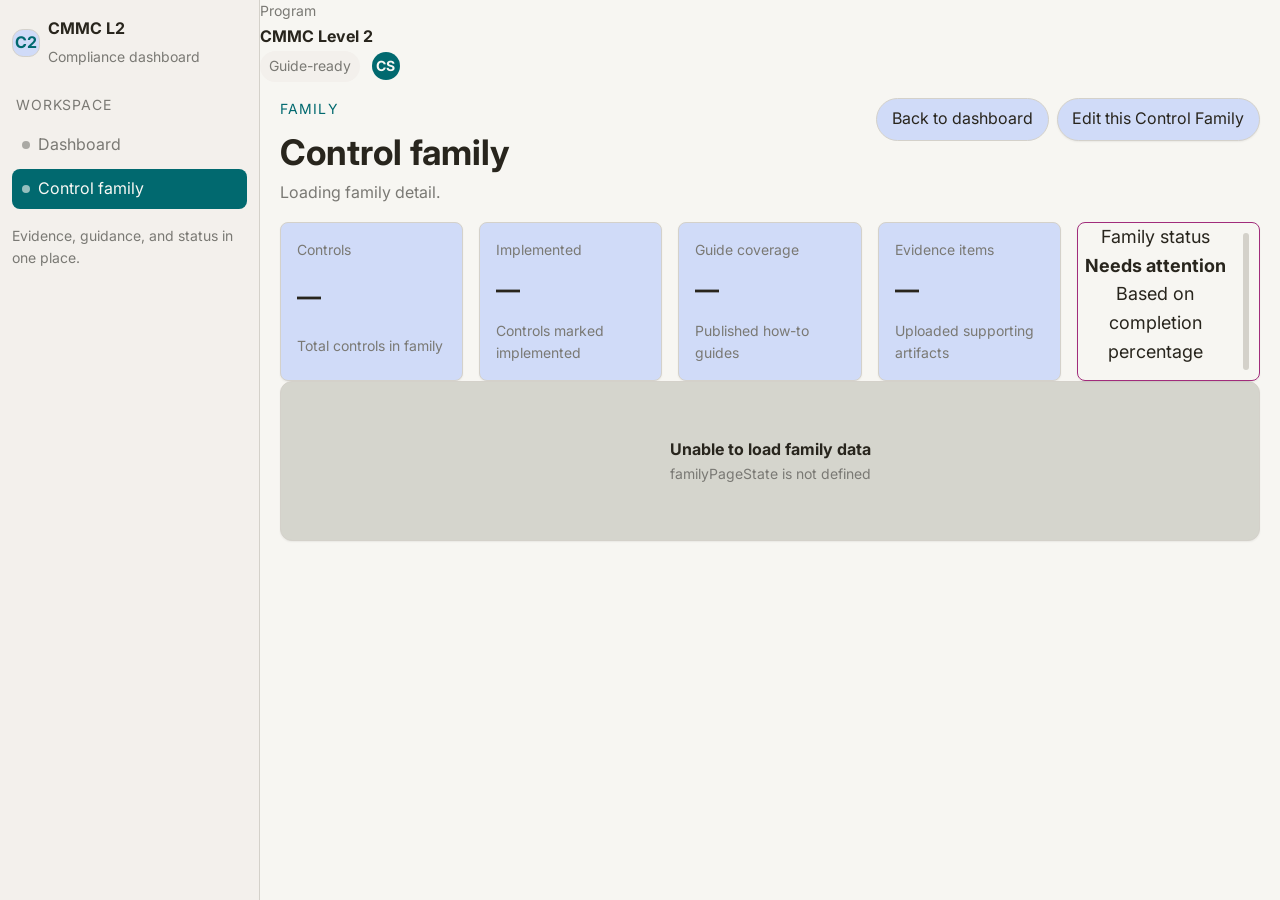
==== public/family.html @ aa57f3e4 "Add files via upload" ====
<!DOCTYPE html>
<html lang="en">
<head>
  <meta charset="UTF-8" />
  <meta name="viewport" content="width=device-width, initial-scale=1.0" />
  <title>CMMC Control Family</title>
  <link rel="preconnect" href="https://fonts.googleapis.com">
  <link rel="preconnect" href="https://fonts.gstatic.com" crossorigin>
  <link href="https://fonts.googleapis.com/css2?family=Inter:wght@400;500;600;700&display=swap" rel="stylesheet">
  <link rel="stylesheet" href="styles.css?v=20" />
  <script defer src="./app.js?v4"></script>

</head>
<body>
  <div class="shell">
    <aside class="sidebar">
      <div class="brand">
        <div class="brand-mark">C2</div>
        <div class="brand-copy">
          <strong>CMMC L2</strong>
          <span>Compliance dashboard</span>
        </div>
      </div>
      <nav class="nav-group" aria-label="Primary">
        <div class="nav-label">Workspace</div>
        <a class="nav-link" href="./dashboard.html"><span class="dot"></span>Dashboard</a>
        <a class="nav-link active" href="./family.html?family=AC"><span class="dot"></span>Control family</a>
      </nav>
      <div class="sidebar-footer">Evidence, guidance, and status in one place.</div>
    </aside>

    <main class="main">
      <header class="topbar">
        <div class="tenant">
          <small>Program</small>
          <strong>CMMC Level 2</strong>
        </div>
        <div class="topbar-right">
          <span class="chip">Guide-ready</span>
          <div class="avatar">CS</div>
        </div>
      </header>

      <section class="content" data-family-page>
        <div class="page-header">
          <div>
            <div class="eyebrow" data-family-code>Family</div>
            <h1 class="page-title" data-family-title>Control family</h1>
            <p class="page-subtitle" data-family-summary>Loading family detail.</p>
          </div>
          <div class="page-actions">
            <a class="btn btn-outline" href="./dashboard.html">Back to dashboard</a>
              <button
                class="btn btn-outline"
                type="button"
                id="editFamilyToggle"
                aria-expanded="false"
                aria-controls="familyEditPanel">Edit this Control Family
              </button>
          </div>
        </div>
        
<section
  id="familyEditPanel"
  class="panel family-edit-panel"
  hidden
  aria-labelledby="familyEditTitle">
  <div class="panel-head">
    <div>
      <div class="eyebrow">Edit mode</div>
      <h3 class="panel-title" id="familyEditTitle">Update control status and evidence</h3>
    </div>
  </div>

  <form id="familyEditForm" class="family-edit-form">
    <label class="form-field">
      <span class="form-label">Select control</span>
      <select id="editControlSelect" name="controlId" required>
        <option value="">Choose a control</option>
      </select>
    </label>

    <label class="form-field">
      <span class="form-label">Status</span>
      <select id="editStatusSelect" name="status" required>
        <option value="">Choose a status</option>
        <option value="not_started">Not Started</option>
        <option value="in_progress">In Progress</option>
        <option value="implemented">Implemented</option>
        <option value="blocked">Blocked</option>
      </select>
    </label>

    <label class="form-field">
      <span class="form-label">Upload guide</span>
      <input id="editGuideFile" name="guideFile" type="file" accept=".pdf,.doc,.docx,.md,.txt" />
    </label>

    <label class="form-field">
      <span class="form-label">Upload evidence</span>
      <input id="editEvidenceFile" name="evidenceFile" type="file" multiple />
    </label>

    <label class="form-field form-field-wide">
      <span class="form-label">Implementation notes</span>
      <textarea id="editImplementationNotes" name="implementationNotes" rows="4"></textarea>
    </label>

    <div class="form-actions">
      <button class="btn btn-primary" type="submit">Save changes</button>
      <button class="btn btn-outline" type="button" id="cancelFamilyEdit">Cancel</button>
    </div>
  </form>
</section>










        <section class="kpis" data-family-kpis>
          <article class="kpi">
            <label>Controls</label>
            <strong data-kpi-controls>—</strong>
            <span>Total controls in family</span>
          </article>
          <article class="kpi">
            <label>Implemented</label>
            <strong data-kpi-implemented>—</strong>
            <span>Controls marked implemented</span>
          </article>
          <article class="kpi">
            <label>Guide coverage</label>
            <strong data-kpi-guides>—</strong>
            <span>Published how-to guides</span>
          </article>
          <article class="kpi">
            <label>Evidence items</label>
            <strong data-kpi-artifacts>—</strong>
            <span>Uploaded supporting artifacts</span>
          </article>
          <article class="metric-card metric-card-status" id="familyStatusCard" data-status="red">
            <span class="metric-label">Family status</span>
            <strong id="familyStatusLabel">Needs attention</strong>
            <span class="metric-note">Based on completion percentage</span>
          </article>
        </section>

        <div class="stack" data-controls-container>
          <article class="panel empty-state-panel">
            <div class="panel-head">
              <div>
                <h2 class="panel-title">Loading controls</h2>
                <p class="panel-sub">The family detail page is waiting for API data.</p>
              </div>
            </div>
          </article>
        </div>
      </section>
    </main>
  </div>

  <template id="control-card-template">
    <article class="panel control-card">
      <div class="control-topline">
        <div>
          <div class="control-id" data-control-id></div>
          <h2 class="control-title" data-control-title></h2>
        </div>
        <div class="control-badges">
          <span class="badge status-badge" data-control-status></span>
          <span class="badge evidence-badge" data-control-evidence>0 artifacts</span>
        </div>
      </div>

      <p class="control-description" data-control-description></p>

      <div class="control-meta-grid">
        <div class="meta-item">
          <span class="meta-label">Owner</span>
          <strong data-control-owner>Unassigned</strong>
        </div>
        <div class="meta-item">
          <span class="meta-label">Last reviewed</span>
          <strong data-control-reviewed>Not set</strong>
        </div>
        <div class="meta-item">
          <span class="meta-label">Artifacts</span>
          <strong data-control-artifact-count>0</strong>
        </div>
        <div class="meta-item">
          <span class="meta-label">Guide status</span>
          <strong data-guide-state>None</strong>
        </div>
      </div>

      <div class="guide-layout">
        <section class="guide-card">
          <div class="section-heading-row">
            <div>
              <h3 class="section-title">How To</h3>
              <p class="section-subtitle">Implementation guidance for this control.</p>
            </div>
            <span class="badge guide-status-badge" data-guide-status-badge>Not published</span>
          </div>

          <div class="guide-empty" data-guide-empty>
            <p>No guide content has been published for this control yet.</p>
          </div>

          <div class="guide-content" data-guide-content hidden>
            <div class="guide-header">
              <h4 class="guide-title" data-guide-title></h4>
              <div class="guide-version" data-guide-version></div>
            </div>
            <p class="guide-summary" data-guide-summary></p>
            <div class="guide-body prose" data-guide-body></div>
          </div>
        </section>

        <aside class="guide-utility-card">
          <div class="section-heading-row compact">
            <div>
              <h3 class="section-title">Guide PDF</h3>
              <p class="section-subtitle">Downloadable companion file.</p>
            </div>
          </div>

          <div class="file-row" data-guide-file-empty>
            <div>
              <strong>No PDF linked</strong>
              <span>Add a guide PDF when ready.</span>
            </div>
          </div>

          <div class="file-row" data-guide-file hidden>
            <div class="file-copy">
              <strong data-guide-file-name>Guide PDF</strong>
              <span data-guide-file-meta>PDF</span>
            </div>
            <a class="btn btn-primary btn-small" data-guide-download href="#" download>Download</a>
          </div>
        </aside>
      </div>

      <section class="evidence-section">
        <div class="section-heading-row">
          <div>
            <h3 class="section-title">Supporting artifacts</h3>
            <p class="section-subtitle">Evidence attached to this control.</p>
          </div>
        </div>
        <div class="artifact-list" data-artifact-list></div>
      </section>
    </article>
  </template>
</body>
</html>
---- public/styles.css ----
/*CMMC Dashboard*/
/*Project Common Styles*/
:root {
  --font-body: 'Inter', system-ui, -apple-system, BlinkMacSystemFont, 'Segoe UI', sans-serif;
  --text-xs: clamp(0.75rem, 0.7rem + 0.25vw, 0.875rem);
  --text-sm: clamp(0.875rem, 0.8rem + 0.35vw, 1rem);
  --text-base: clamp(1rem, 0.95rem + 0.25vw, 1.125rem);
  --text-lg: clamp(1.125rem, 1rem + 0.75vw, 1.5rem);
  --text-xl: clamp(1.5rem, 1.2rem + 1.25vw, 2.25rem);
  --space-1: 0.25rem;
  --space-2: 0.5rem;
  --space-3: 0.75rem;
  --space-4: 1rem;
  --space-5: 1.25rem;
  --space-6: 1.5rem;
  --space-8: 2rem;
  --space-10: 2.5rem;
  --space-12: 3rem;
  --color-bg: #f7f6f2;
  --color-surface: #d0dbf8;
  --color-surface-red: #d0dbf8;
  --color-surface-orange: #d0dbf8;
  --color-surface-yellow: #d0dbf8;
  --color-surface-green: #d0dbf8;
  --color-surface-2: hsl(60, 8%, 82%);
  --color-surface-offset: #f3f0ec;
  --color-border: #d4d1ca;
  --color-divider: #dcd9d5;
  --color-text: #28251d;
  --color-text-muted: #7a7974;
  --color-text-faint: #bab9b4;
  --color-text-inverse: #f9f8f4;
  --color-primary: #01696f;
  --color-primary-hover: #0c4e54;
  --color-success-bg: #d4dfcc;
  --color-success-text: #2e5c10;
  --color-warning-bg: #e9e0c6;
  --color-warning-text: #8a5b00;
  --color-danger-bg: #e0ced7;
  --color-danger-text: #7d1e5e;
  --color-info-bg: #c6d8e4;
  --color-info-text: #0b5177;
  --radius-md: 0.5rem;
  --radius-lg: 0.75rem;
  --radius-xl: 1rem;
  --radius-full: 9999px;
  --shadow-sm: 0 1px 2px rgba(0, 0, 0, 0.06);
  --shadow-md: 0 8px 24px rgba(0, 0, 0, 0.08);
  --transition: 180ms cubic-bezier(0.16, 1, 0.3, 1);
  --color-success: #437a22;
  --color-yellow: #d19900;
  --color-orange: #da7101;
  --color-error: #a12c7b;

}

.family-page-actions {
  display: grid;
  gap: var(--space-3);
  justify-items: end;
}

.family-edit-panel {
  margin-top: var(--space-6);
}

.family-edit-form {
  display: grid;
  grid-template-columns: repeat(2, minmax(240px, 1fr));
  gap: var(--space-4);
}

.form-field {
  display: grid;
  gap: var(--space-2);
}

.form-field-wide {
  grid-column: 1 / -1;
}

.form-label {
  font-size: var(--text-sm);
  color: var(--color-text-muted);
}

.family-edit-form select,
.family-edit-form input[type="file"],
.family-edit-form textarea {
  width: 100%;
  padding: var(--space-3);
  border: 1px solid var(--color-border);
  border-radius: var(--radius-md);
  background-color: var(--color-surface);
  color: var(--color-text);
}

.form-actions {
  grid-column: 1 / -1;
  display: flex;
  gap: var(--space-3);
  justify-content: flex-end;
}

.metric-card-boolean[data-presence="yes"] {
  background-color: var(--color-success-highlight);
  border-color: var(--color-success);
}

.metric-card-boolean[data-presence="no"] {
  background-color: var(--color-error-highlight);
  border-color: var(--color-error);
}

.metric-card-status {
  color: var(--color-text);
  text-align: center;
  align-items: center;
  background-color: var(--color-surface);
  background-color: maroon;
}

.metric-card-status[data-status="green"] {
  background-color: var(--color-success-highlight);
  border-color: var(--color-success);
}

.metric-card-status[data-status="yellow"] {
  background-color: var(--color-yellow-highlight);
  border-color: var(--color-yellow);
}

.metric-card-status[data-status="orange"] {
  background-color: var(--color-orange-highlight);
  border-color: var(--color-orange);
}

.metric-card-status[data-status="red"] {
  background-color: var(--color-error-highlight);
  border-color: var(--color-error);
}







.metric-card {
  position: relative;
  padding-right: calc(var(--space-4) + 10px);
  background-color: var(--color-surface);
  border: 1px solid var(--color-border);
  border-radius: var(--radius-md);
  box-shadow: var(--shadow-sm);
}

.metric-card::after {
  content: "";
  position: absolute;
  top: 10px;
  right: 10px;
  bottom: 10px;
  width: 6px;
  border-radius: var(--radius-full);
  background-color: var(--metric-indicator, var(--color-border));
}

*, *::before, *::after { box-sizing: border-box; margin: 0; padding: 0; }
html { -webkit-text-size-adjust: none; text-size-adjust: none; }
body {
  min-height: 100vh;
  background: var(--color-bg);  
 
  color: var(--color-text);
  font-family: var(--font-body);
  font-size: var(--text-base);
  line-height: 1.6;
}
img, svg { display: block; max-width: 100%; }
a { color: inherit; text-decoration: none; }
button, input, select, textarea { font: inherit; color: inherit; }

button {
 border: 1px solid var(--color-border);
 background: var(--color-surface);
 border-radius: var(--radius-md);
 box-shadow: var(--shadow-sm);
 cursor: pointer; 
}

.brand-copy strong { display: block; font-size: var(--text-sm); }
.brand-copy span, .sidebar-footer { font-size: var(--text-xs); color: var(--color-text-muted); }

.nav-link:hover { background: var(--color-surface-2); color: var(--color-text); }
.nav-link.active { background: var(--color-primary); color: var(--color-text-inverse); }
.dot { width: 8px; height: 8px; border-radius: 999px; background: currentColor; opacity: 0.6; }


.tenant small { display: block; font-size: var(--text-xs); color: var(--color-text-muted); }
.tenant strong { font-size: var(--text-sm); }
.topbar-right { display: flex; align-items: center; gap: var(--space-3); }
.chip {
  font-size: var(--text-xs);
  padding: 0.25rem 0.55rem;
  border-radius: var(--radius-full);
  background: var(--color-surface-offset);
  color: var(--color-text-muted);
}
.avatar {
  width: 28px;
  height: 28px;
  border-radius: 999px;
  background: var(--color-primary);
  color: var(--color-text-inverse);
  display: grid;
  place-items: center;
  font-size: var(--text-xs);
  font-weight: 700;
}

.content { padding: var(--space-4) var(--space-5) var(--space-5); max-width: 1440px; }
.page-header {
  display: flex;
  justify-content: space-between;
  align-items: flex-start;
  gap: var(--space-4);
  margin-bottom: var(--space-4);
}
.eyebrow {
  font-size: var(--text-xs);
  color: var(--color-primary);
  text-transform: uppercase;
  letter-spacing: 0.08em;
  margin-bottom: var(--space-1);
}
.page-title { font-size: var(--text-xl); font-weight: 700; }
.page-subtitle { font-size: var(--text-sm); color: var(--color-text-muted); max-width: 68ch; }
.page-actions { display: flex; gap: var(--space-2); flex-wrap: wrap; }

.btn {
  display: inline-flex;
  align-items: center;
  justify-content: center;
  gap: 0.35rem;
  padding: 0.48rem 0.92rem;
  border-radius: var(--radius-full);
  font-size: var(--text-sm);
  border: 1px solid transparent;
  transition: all var(--transition);
}
.btn-primary { background: var(--color-primary); color: var(--color-text-inverse); }
.btn-primary:hover { background: var(--color-primary-hover); }
.btn-outline { background: var(--color-surface); border-color: var(--color-border); }
.btn-small { padding: 0.4rem 0.75rem; font-size: var(--text-xs); }

.kpis {
  display: grid;
  gap: var(--space-4);
  grid-template-columns: repeat(5, minmax(0, 1fr));
}

.kpi {
  display: grid;
  gap: var(--space-2);
  padding: var(--space-4);
  border: 1px solid var(--color-border);
  border-radius: var(--radius-md);
  background: var(--color-surface);
  box-shadow: var(--shadow-sm);
}

.kpi-boolean[data-presence="yes"] {
  background: var(--color-success-highlight);
  border-color: var(--color-success);
}

.kpi-boolean[data-presence="no"] {
  background: var(--color-error-highlight);
  border-color: var(--color-error);
}

.kpi-status[data-status="green"] {
  background: var(--color-success-highlight);
  border-color: var(--color-success);
}

.kpi-status[data-status="yellow"] {
  background: var(--color-yellow-highlight);
  border-color: var(--color-yellow);
}

.kpi-status[data-status="orange"] {
  background: var(--color-orange-highlight);
  border-color: var(--color-orange);
}

.kpi-status[data-status="red"] {
  background: var(--color-error-highlight);
  border-color: var(--color-error);
}
.kpi label { display: block; font-size: var(--text-xs); color: var(--color-text-muted); }
.kpi strong { display: block; font-size: var(--text-lg); margin-top: 0.1rem; }
.kpi span { display: block; font-size: var(--text-xs); color: var(--color-text-muted); margin-top: 0.15rem; }

.stack { display: grid; gap: var(--space-4); }
.panel {
  background: var(--color-surface-2);
  border: 1px solid var(--color-border);
  border-radius: var(--radius-lg);
  box-shadow: var(--shadow-sm);
  padding: var(--space-4);
}
.panel-head { display: flex; justify-content: space-between; align-items: center; gap: var(--space-2); margin-bottom: var(--space-3); }
.panel-title { font-size: var(--text-sm); font-weight: 700; }
.panel-sub { font-size: var(--text-xs); color: var(--color-text-muted); }
.empty-state-panel { min-height: 160px; display: grid; place-items: center; }

.control-card {
 /* display: grid; */
  gap: var(--space-2);
  padding: var(--space-4);
  background-color: var(--color-surface);
  border: 1px solid var(--color-border);
  border-radius: var(--radius-md);
  box-shadow: var(--shadow-sm);
  padding-right: 28px;
  position: relative;
  text-align: center;
}

.control-card::after {
  content: "";
  display: block;
  position: absolute;
  top: 10px;
  right: 10px;
  bottom: 10px;
  width: 6px;
  border-radius: 9999px;
  background-color: var(--status-indicator, #999);
}

.control-card[data-status="green"] {--status-indicator: var(--color-success);}
.control-card[data-status="yellow"] {--status-indicator: var(--color-yellow);}
.control-card[data-status="orange"] {--status-indicator: var(--color-orange);}
.control-card[data-status="red"] {--status-indicator: var(--color-error);}

.control-card:hover {box-shadow: var(--shadow-md); background-color: var(--color-surface-2);}

.control-topline {
  align-items: flex-start;
  display: flex;
  gap: var(--space-3);
  justify-content: space-between;

  
}

.control-title {
  font-size: var(--text-xs);
  color: var(--color-primary);
  text-transform: uppercase;
  letter-spacing: 0.06em;
  margin-bottom: 0.1rem;
}

.control-id {
 font-size: var(--text-lg); line-height: 1.25; 
 white-space: normal;
 overflow-wrap: break-word;
 word-break: normal;
}

.control-description { color: var(--color-text-muted); max-width: 85ch; }

.control-badges { display: flex; gap: var(--space-2); flex-wrap: wrap; justify-content: flex-end; }



.badge {
  display: inline-flex;
  align-items: center;
  border-radius: var(--radius-full);
  padding: 0.18rem 0.58rem;
  font-size: var(--text-xs);
  white-space: nowrap;
}

.status-implemented, .guide-published { background: var(--color-success-bg); color: var(--color-success-text); }

.status-in_progress, .guide-draft { background: var(--color-warning-bg); color: var(--color-warning-text); }

.status-not_started, .guide-archived { background: var(--color-danger-bg); color: var(--color-danger-text); }

.status-partially_met, .status-ready_for_review, .evidence-badge { background: var(--color-info-bg); color: var(--color-info-text); }

.guide-none { background: var(--color-surface-offset); color: var(--color-text-muted); }

.control-meta-grid {
  background-color: var(--color-surface);
  border: 1px solid oklch(from var(--color-text) l c h / 0.10);
  border-radius: var(--radius-md);
  box-shadow: var(--shadow-sm);
  display: grid;
  grid-template-columns: repeat(4, minmax(0, 1fr));
  gap: var(--space-3);
  padding: var(--space-4);
}

.meta-label { display: block; font-size: var(--text-xs); color: var(--color-text-muted); margin-bottom: 0.15rem; }

.meta-item strong { font-size: var(--text-sm); }

.family-grid {
  display: grid;
  grid-template-columns: repeat(4, 1fr);
  gap: var(--space-4);
  padding: 5px;
  background-color: #f5f5f5;
}

.meta-item {
  padding: var(--space-3);
  border: 1px solid var(--color-divider);
  border-radius: var(--radius-md);
  background: var(--color-surface-2);
}


.guide-layout {
  display: grid;
  grid-template-columns: minmax(0, 1.8fr) minmax(260px, 0.9fr);
  gap: var(--space-4);
}
.guide-card, .guide-utility-card {
  border: 1px solid var(--color-divider);
  border-radius: var(--radius-lg);
  background: var(--color-surface-2);
  padding: var(--space-4);
}
.section-heading-row {
  display: flex;
  justify-content: space-between;
  align-items: flex-start;
  gap: var(--space-2);
  margin-bottom: var(--space-3);
}
.section-heading-row.compact { margin-bottom: var(--space-2); }
.section-title { font-size: var(--text-sm); font-weight: 700; }
.section-subtitle { font-size: var(--text-xs); color: var(--color-text-muted); }
.guide-empty {
  border: 1px dashed var(--color-border);
  border-radius: var(--radius-md);
  background: var(--color-surface);
  padding: var(--space-3);
  color: var(--color-text-muted);
}


.prose { display: grid; gap: var(--space-2); }
.prose p { max-width: 78ch; }
.prose ul, .prose ol { padding-left: 1.25rem; }
.prose li + li { margin-top: 0.25rem; }
.prose code {
  background: var(--color-surface);
  border: 1px solid var(--color-divider);
  border-radius: 0.35rem;
  padding: 0.05rem 0.35rem;
  font-size: 0.92em;
}
.prose pre {
  overflow: auto;
  background: #1f1d19;
  color: #f7f6f2;
  border-radius: var(--radius-md);
  padding: var(--space-3);
}



@media (max-width: 1180px) {
  .kpis, .control-meta-grid { grid-template-columns: repeat(2, minmax(0, 1fr)); }

}

@media (max-width: 900px) {


@media (max-width: 620px) {
  .kpis, .control-meta-grid { grid-template-columns: 1fr; }
  .topbar { padding-inline: var(--space-3); }
}
/*********************************************************************************************/
/*********************************************************************************************/
/************************************Unused Styles********************************************/
/*********************************************************************************************/
/*********************************************************************************************/

.guide-header { display: flex; justify-content: space-between; align-items: baseline; gap: var(--space-2); margin-bottom: var(--space-2); }
.guide-title { font-size: var(--text-base); font-weight: 700; }
.guide-version { font-size: var(--text-xs); color: var(--color-text-muted); }
.guide-summary { margin-bottom: var(--space-3); color: var(--color-text-muted); }

.main { display: flex; flex-direction: column; min-width: 0; }
.topbar {
  height: 56px;
  background: var(--color-surface);
  border-bottom: 1px solid var(--color-border);
  display: flex;
  align-items: center;
  justify-content: space-between;
  padding: 0 var(--space-4);
  gap: var(--space-3);
}
  .guide-layout { grid-template-columns: 1fr; }

.artifact-copy { display: grid; gap: 0.1rem; }
.artifact-copy strong { font-size: var(--text-sm); }
.artifact-copy span { font-size: var(--text-xs); color: var(--color-text-muted); }
.artifact-empty {
  border: 1px dashed var(--color-border);
  border-radius: var(--radius-md);
  padding: var(--space-3);
  color: var(--color-text-muted);
  background: var(--color-surface-2);
}

  .shell { grid-template-columns: 1fr; }
  .sidebar { display: none; }
  .content { padding: var(--space-3); }
  .page-header, .control-topline { flex-direction: column; }
  .control-badges { justify-content: flex-start; }
}
.shell { display: grid; grid-template-columns: 260px minmax(0, 1fr); min-height: 100vh; }

.sidebar {
  background: var(--color-surface-offset);
  border-right: 1px solid var(--color-border);
  padding: var(--space-4) var(--space-3);
  display: flex;
  flex-direction: column;
  gap: var(--space-4);
}
.brand { display: flex; gap: var(--space-2); align-items: center; }

.brand-mark {
  width: 28px;
  height: 28px;
  border-radius: 0.7rem;
  background: var(--color-surface);
  border: 1px solid var(--color-border);
  display: grid;
  place-items: center;
  color: var(--color-primary);
  font-size: var(--text-sm);
  font-weight: 700;
}

.nav-group { display: flex; flex-direction: column; gap: 0.25rem; }

.nav-label {
  font-size: var(--text-xs);
  text-transform: uppercase;
  letter-spacing: 0.06em;
  color: var(--color-text-muted);
  margin: var(--space-2) var(--space-1) var(--space-1);
}

.file-row {
  display: flex;
  justify-content: space-between;
  align-items: center;
  gap: var(--space-3);
  padding: var(--space-3);
  border: 1px solid var(--color-divider);
  border-radius: var(--radius-md);
  background: var(--color-surface);
}
.file-copy { display: grid; gap: 0.1rem; }
.file-copy strong { font-size: var(--text-sm); }
.file-copy span, .file-row span { font-size: var(--text-xs); color: var(--color-text-muted); }

.evidence-section {
  border-top: 1px solid var(--color-divider);
  padding-top: var(--space-4);
}
.artifact-list { display: grid; gap: var(--space-2); }
.artifact-item {
  display: flex;
  justify-content: space-between;
  gap: var(--space-3);
  padding: var(--space-3);
  border: 1px solid var(--color-divider);
  border-radius: var(--radius-md);
  background: var(--color-surface-2);
}

.nav-link {
  display: flex;
  align-items: center;
  gap: var(--space-2);
  padding: 0.45rem 0.6rem;
  border-radius: var(--radius-md);
  font-size: var(--text-sm);
  color: var(--color-text-muted);
  transition: all var(--transition);
}
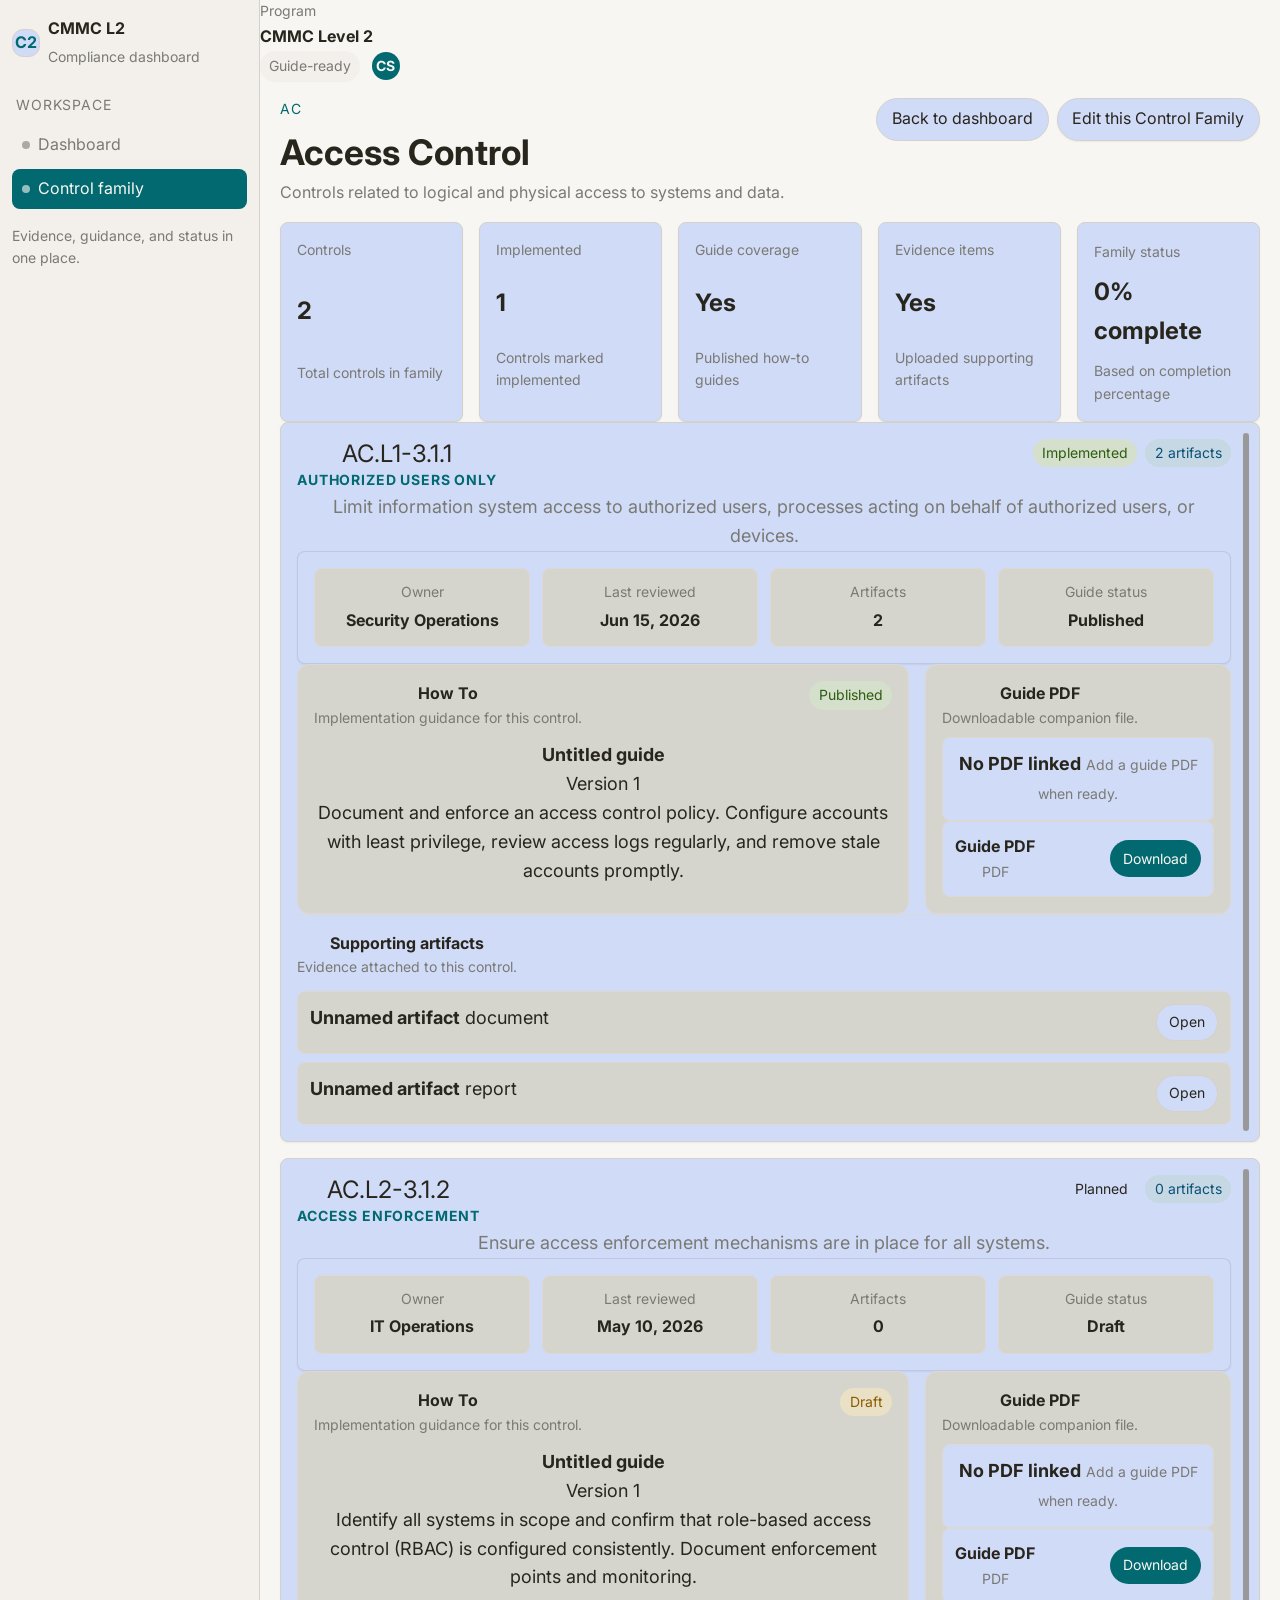
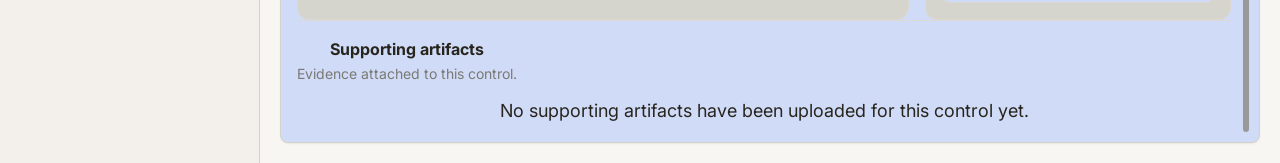
==== commit db638037: "Add files via upload" ====
--- a/public/family.html
+++ b/public/family.html
@@ -7,7 +7,7 @@
   <link rel="preconnect" href="https://fonts.googleapis.com">
   <link rel="preconnect" href="https://fonts.gstatic.com" crossorigin>
   <link href="https://fonts.googleapis.com/css2?family=Inter:wght@400;500;600;700&display=swap" rel="stylesheet">
-  <link rel="stylesheet" href="styles.css?v=20" />
+  <link rel="stylesheet" href="styles.css?v=21" />
   <script defer src="./app.js?v4"></script>
 
 </head>
@@ -143,7 +143,7 @@
             <strong data-kpi-artifacts>—</strong>
             <span>Uploaded supporting artifacts</span>
           </article>
-          <article class="metric-card metric-card-status" id="familyStatusCard" data-status="red">
+          <article class="kpi" id="familyStatusCard" data-status="red">
             <span class="metric-label">Family status</span>
             <strong id="familyStatusLabel">Needs attention</strong>
             <span class="metric-note">Based on completion percentage</span>
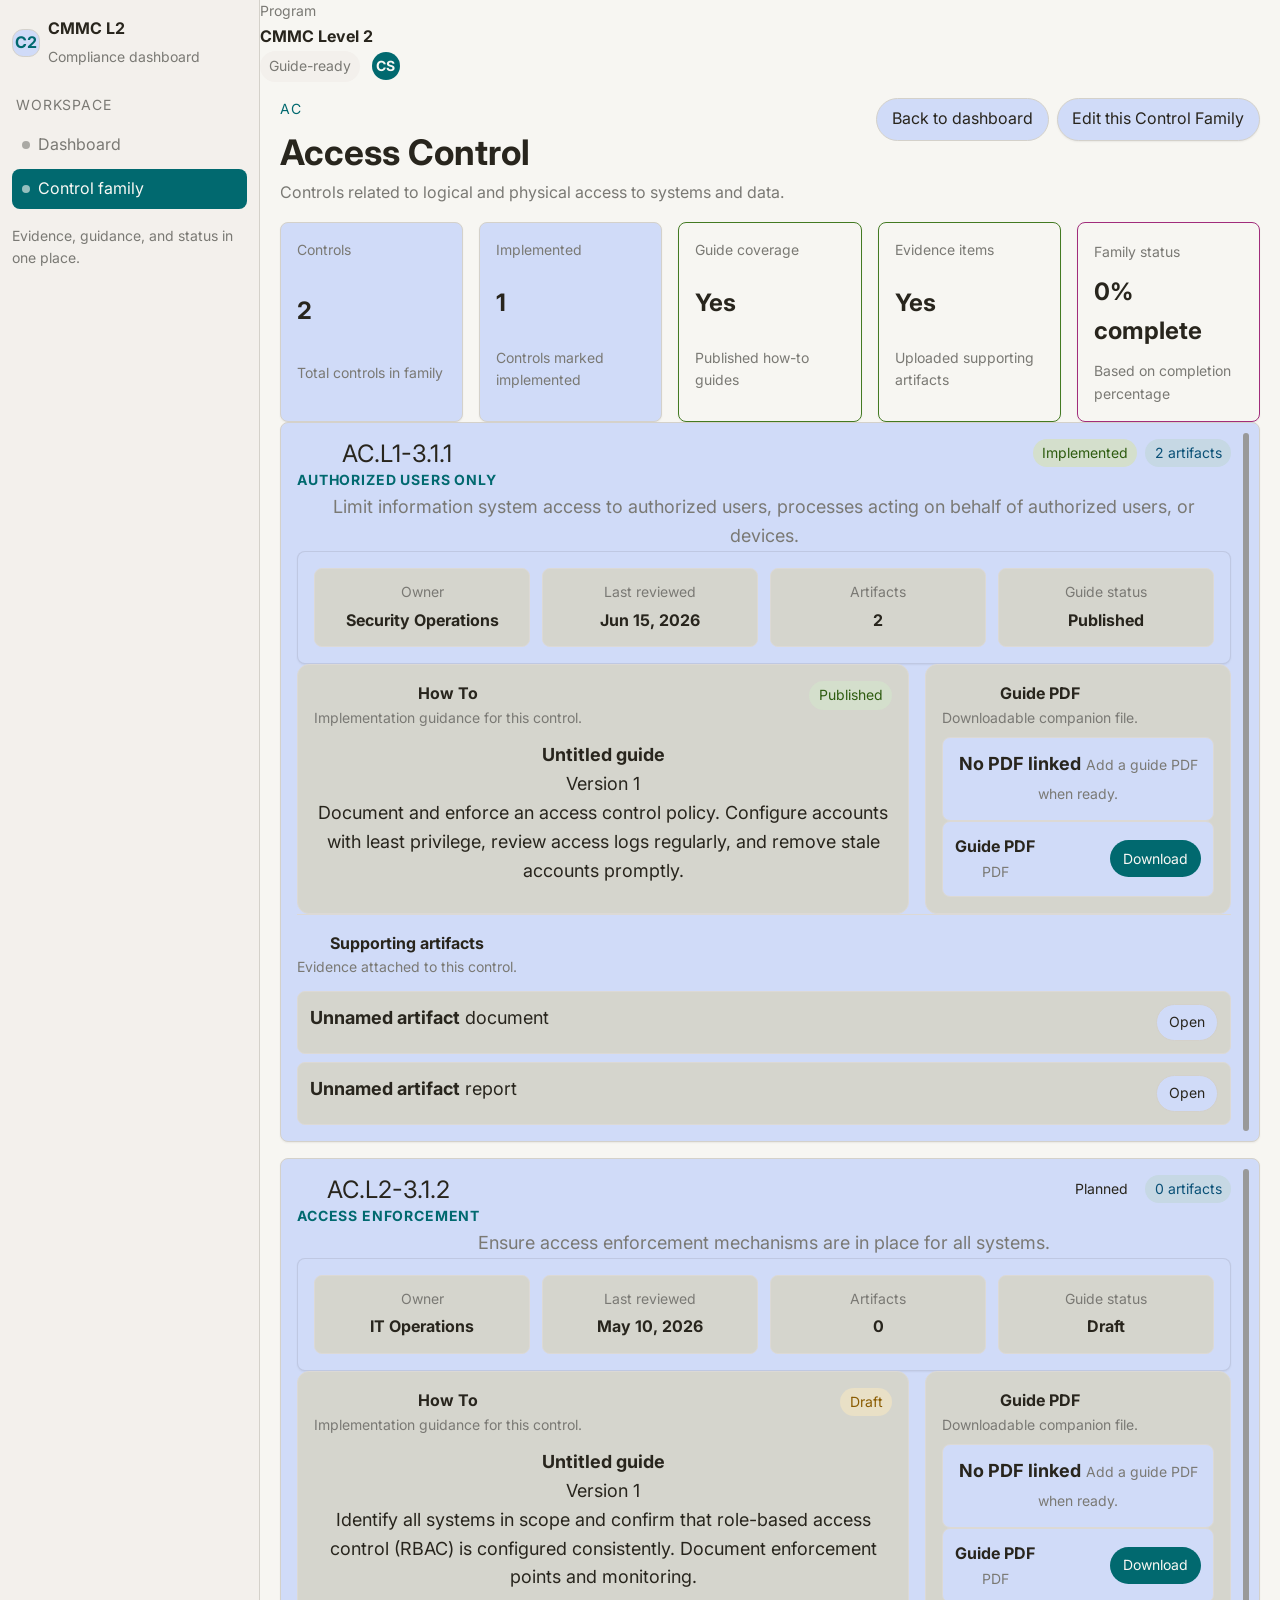
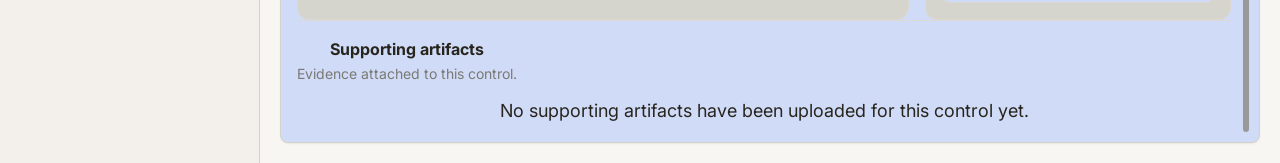
==== commit bfeef2de: "Add files via upload" ====
--- a/public/family.html
+++ b/public/family.html
@@ -7,8 +7,8 @@
   <link rel="preconnect" href="https://fonts.googleapis.com">
   <link rel="preconnect" href="https://fonts.gstatic.com" crossorigin>
   <link href="https://fonts.googleapis.com/css2?family=Inter:wght@400;500;600;700&display=swap" rel="stylesheet">
-  <link rel="stylesheet" href="styles.css?v=21" />
-  <script defer src="./app.js?v4"></script>
+  <link rel="stylesheet" href="styles.css?v=22" />
+  <script defer src="./app.js?v5"></script>
 
 </head>
 <body>
@@ -128,22 +128,22 @@
             <strong data-kpi-controls>—</strong>
             <span>Total controls in family</span>
           </article>
-          <article class="kpi">
+          <article class="kpi kpi-status">
             <label>Implemented</label>
             <strong data-kpi-implemented>—</strong>
             <span>Controls marked implemented</span>
           </article>
-          <article class="kpi">
+          <article class="kpi kpi-boolean" data-kpi-guides-card data-presence="no">
             <label>Guide coverage</label>
             <strong data-kpi-guides>—</strong>
             <span>Published how-to guides</span>
           </article>
-          <article class="kpi">
+          <article class="kpi kpi-boolean" data-kpi-evidence-card data-presence="no">
             <label>Evidence items</label>
             <strong data-kpi-artifacts>—</strong>
             <span>Uploaded supporting artifacts</span>
           </article>
-          <article class="kpi" id="familyStatusCard" data-status="red">
+          <article class="kpi kpi-status" id="familyStatusCard" data-status="red">
             <span class="metric-label">Family status</span>
             <strong id="familyStatusLabel">Needs attention</strong>
             <span class="metric-note">Based on completion percentage</span>
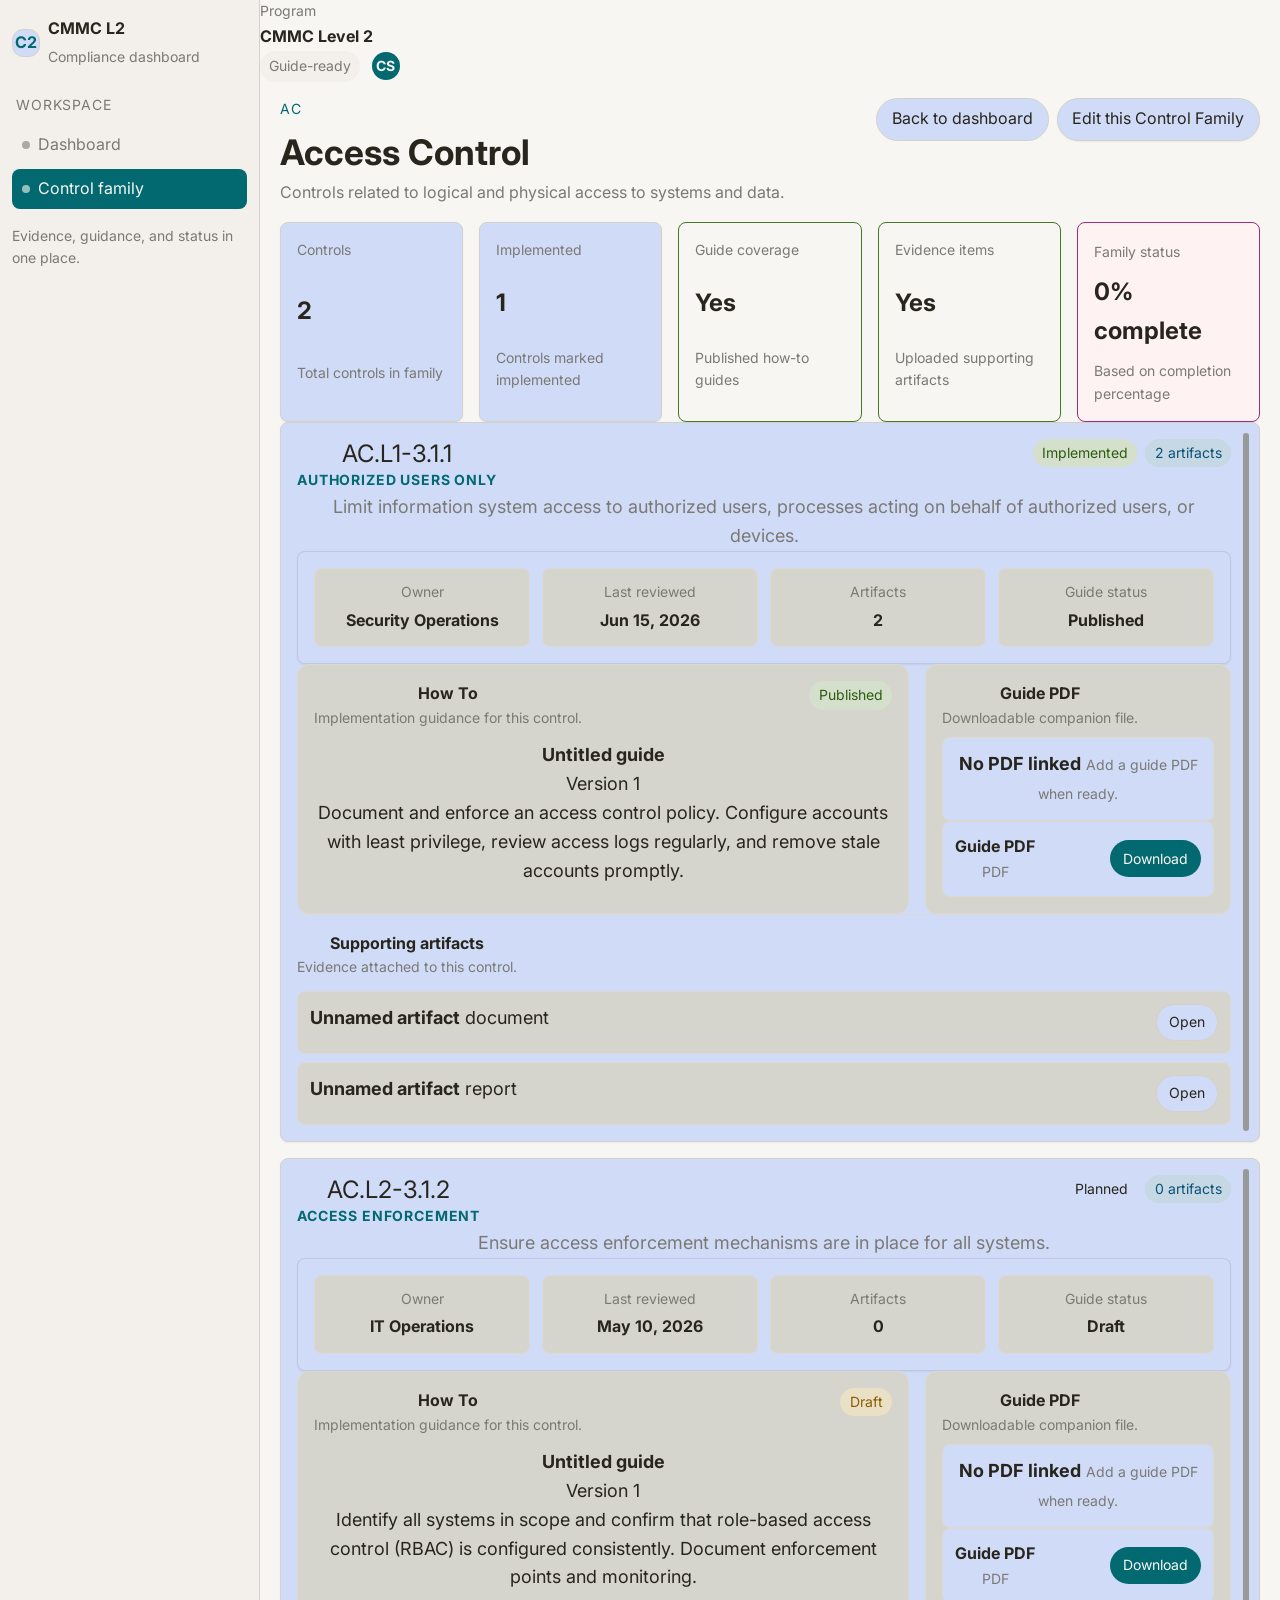
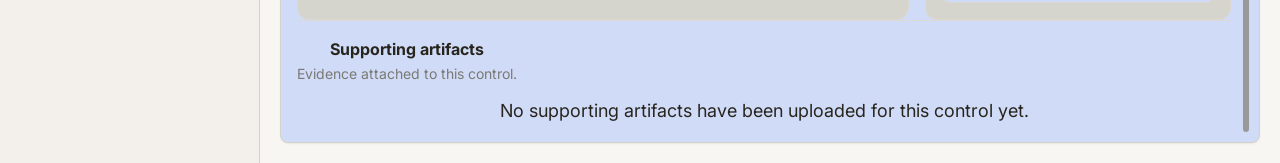
==== commit e5639981: "Add files via upload" ====
--- a/public/family.html
+++ b/public/family.html
@@ -7,7 +7,7 @@
   <link rel="preconnect" href="https://fonts.googleapis.com">
   <link rel="preconnect" href="https://fonts.gstatic.com" crossorigin>
   <link href="https://fonts.googleapis.com/css2?family=Inter:wght@400;500;600;700&display=swap" rel="stylesheet">
-  <link rel="stylesheet" href="styles.css?v=22" />
+  <link rel="stylesheet" href="styles.css?v=23" />
   <script defer src="./app.js?v5"></script>
 
 </head>
--- a/public/styles.css
+++ b/public/styles.css
@@ -51,6 +51,7 @@
   --color-yellow: #d19900;
   --color-orange: #da7101;
   --color-error: #a12c7b;
+   --color-error-highlight: #fef3f2;
 
 }
 
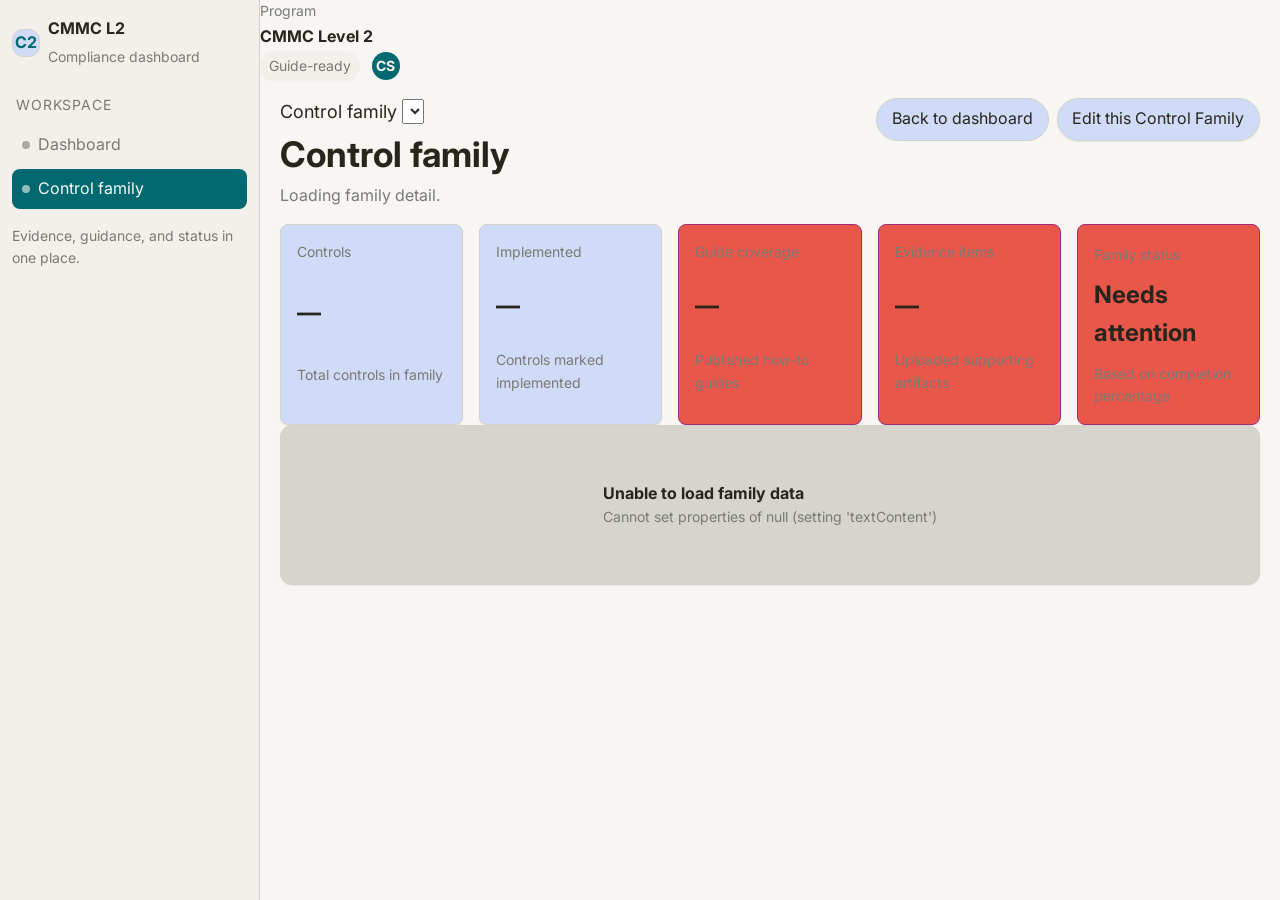
==== commit 3f3c53cf: "Add files via upload" ====
--- a/public/family.html
+++ b/public/family.html
@@ -44,7 +44,9 @@
       <section class="content" data-family-page>
         <div class="page-header">
           <div>
-            <div class="eyebrow" data-family-code>Family</div>
+            <!--<div class="eyebrow" data-family-code>Family</div>-->
+            <label class="sr-only" for="familySwitcher">Control family</label>
+            <select id="familySwitcher" class="family-switcher"></select>
             <h1 class="page-title" data-family-title>Control family</h1>
             <p class="page-subtitle" data-family-summary>Loading family detail.</p>
           </div>
--- a/public/styles.css
+++ b/public/styles.css
@@ -51,7 +51,7 @@
   --color-yellow: #d19900;
   --color-orange: #da7101;
   --color-error: #a12c7b;
-   --color-error-highlight: #fef3f2;
+   --color-error-highlight: #e9574a;
 
 }
 
@@ -63,6 +63,9 @@
 
 .family-edit-panel {
   margin-top: var(--space-6);
+  border: 4px solid red;
+  background: yellow;
+  min-height: 300px;
 }
 
 .family-edit-form {
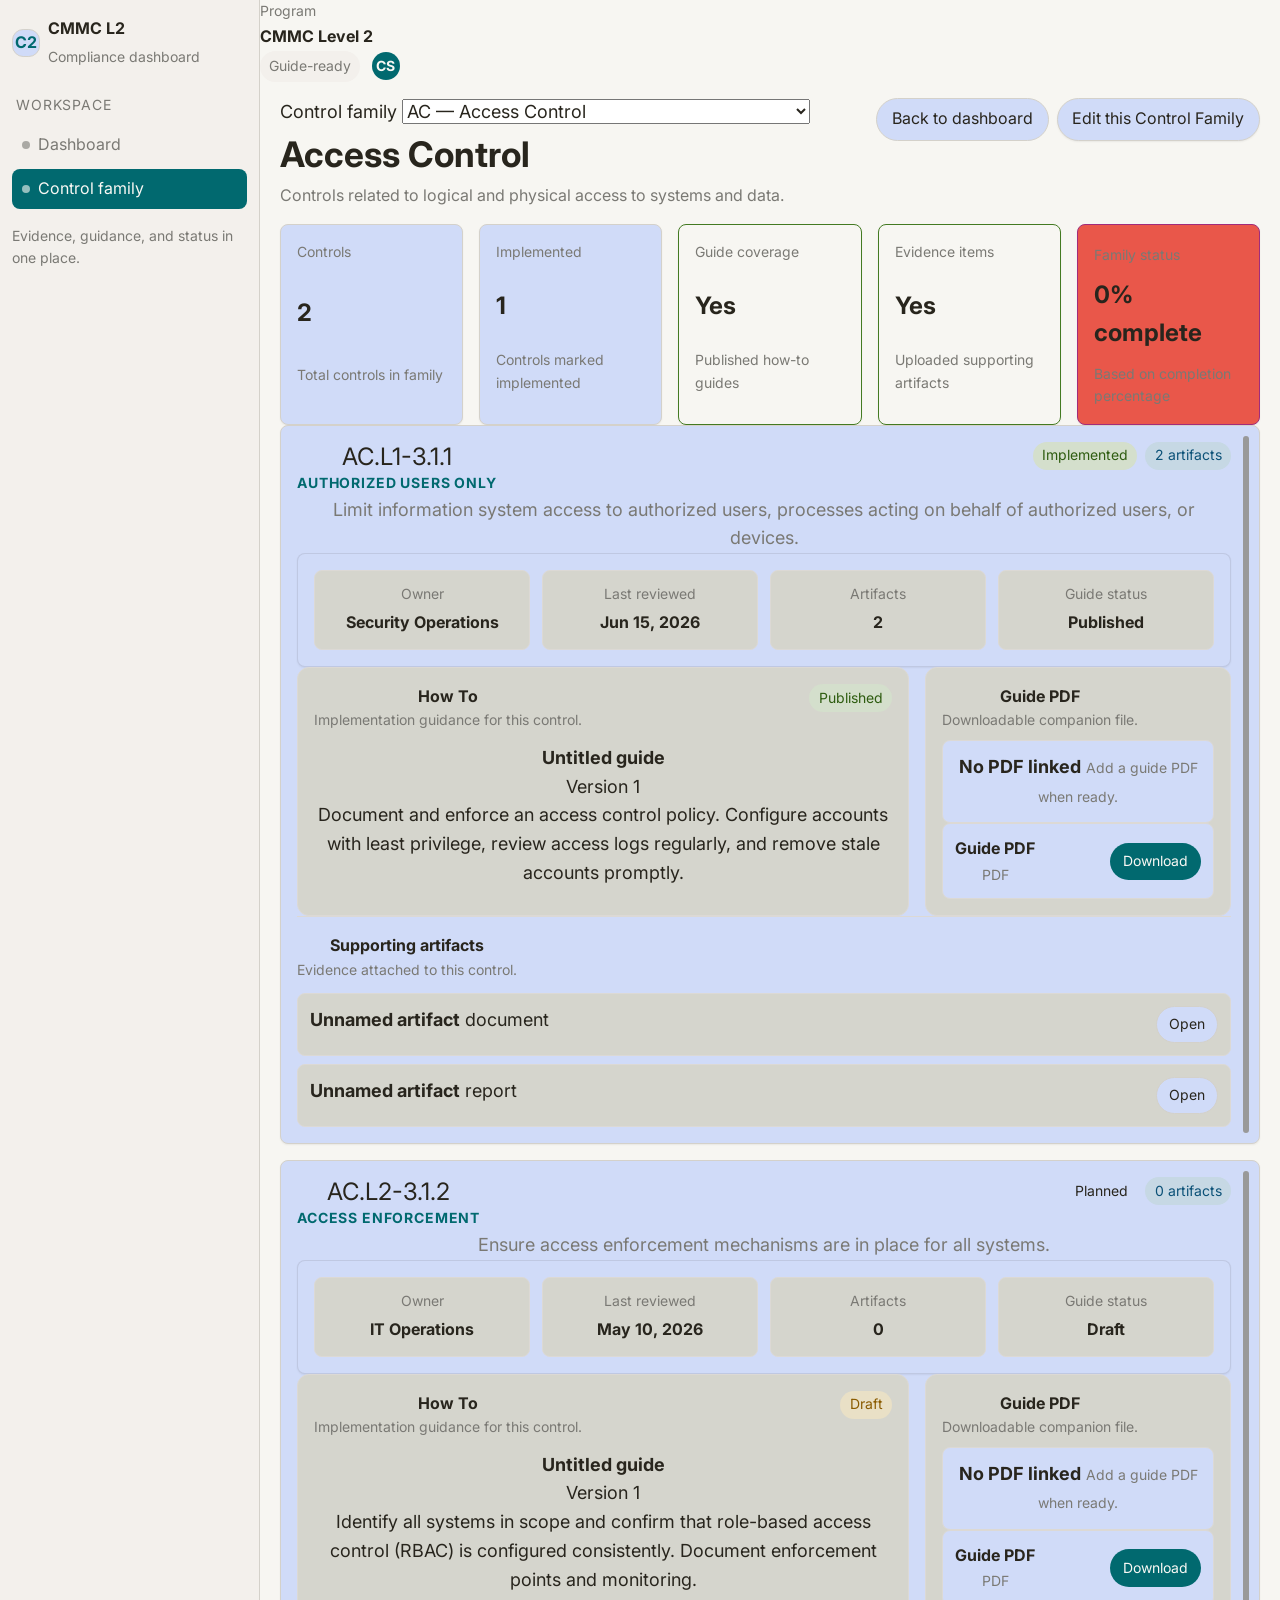
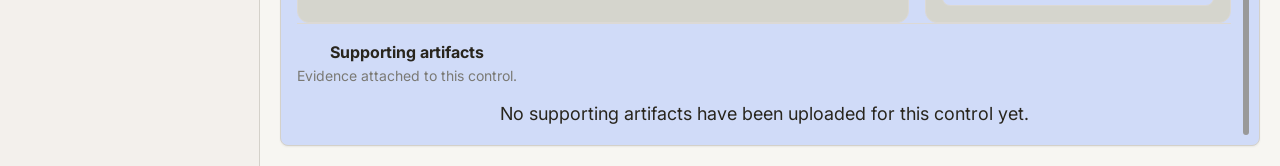
==== commit 27f699e8: "Add files via upload" ====
--- a/public/family.html
+++ b/public/family.html
@@ -116,14 +116,6 @@
 </section>
 
 
-
-
-
-
-
-
-
-
         <section class="kpis" data-family-kpis>
           <article class="kpi">
             <label>Controls</label>
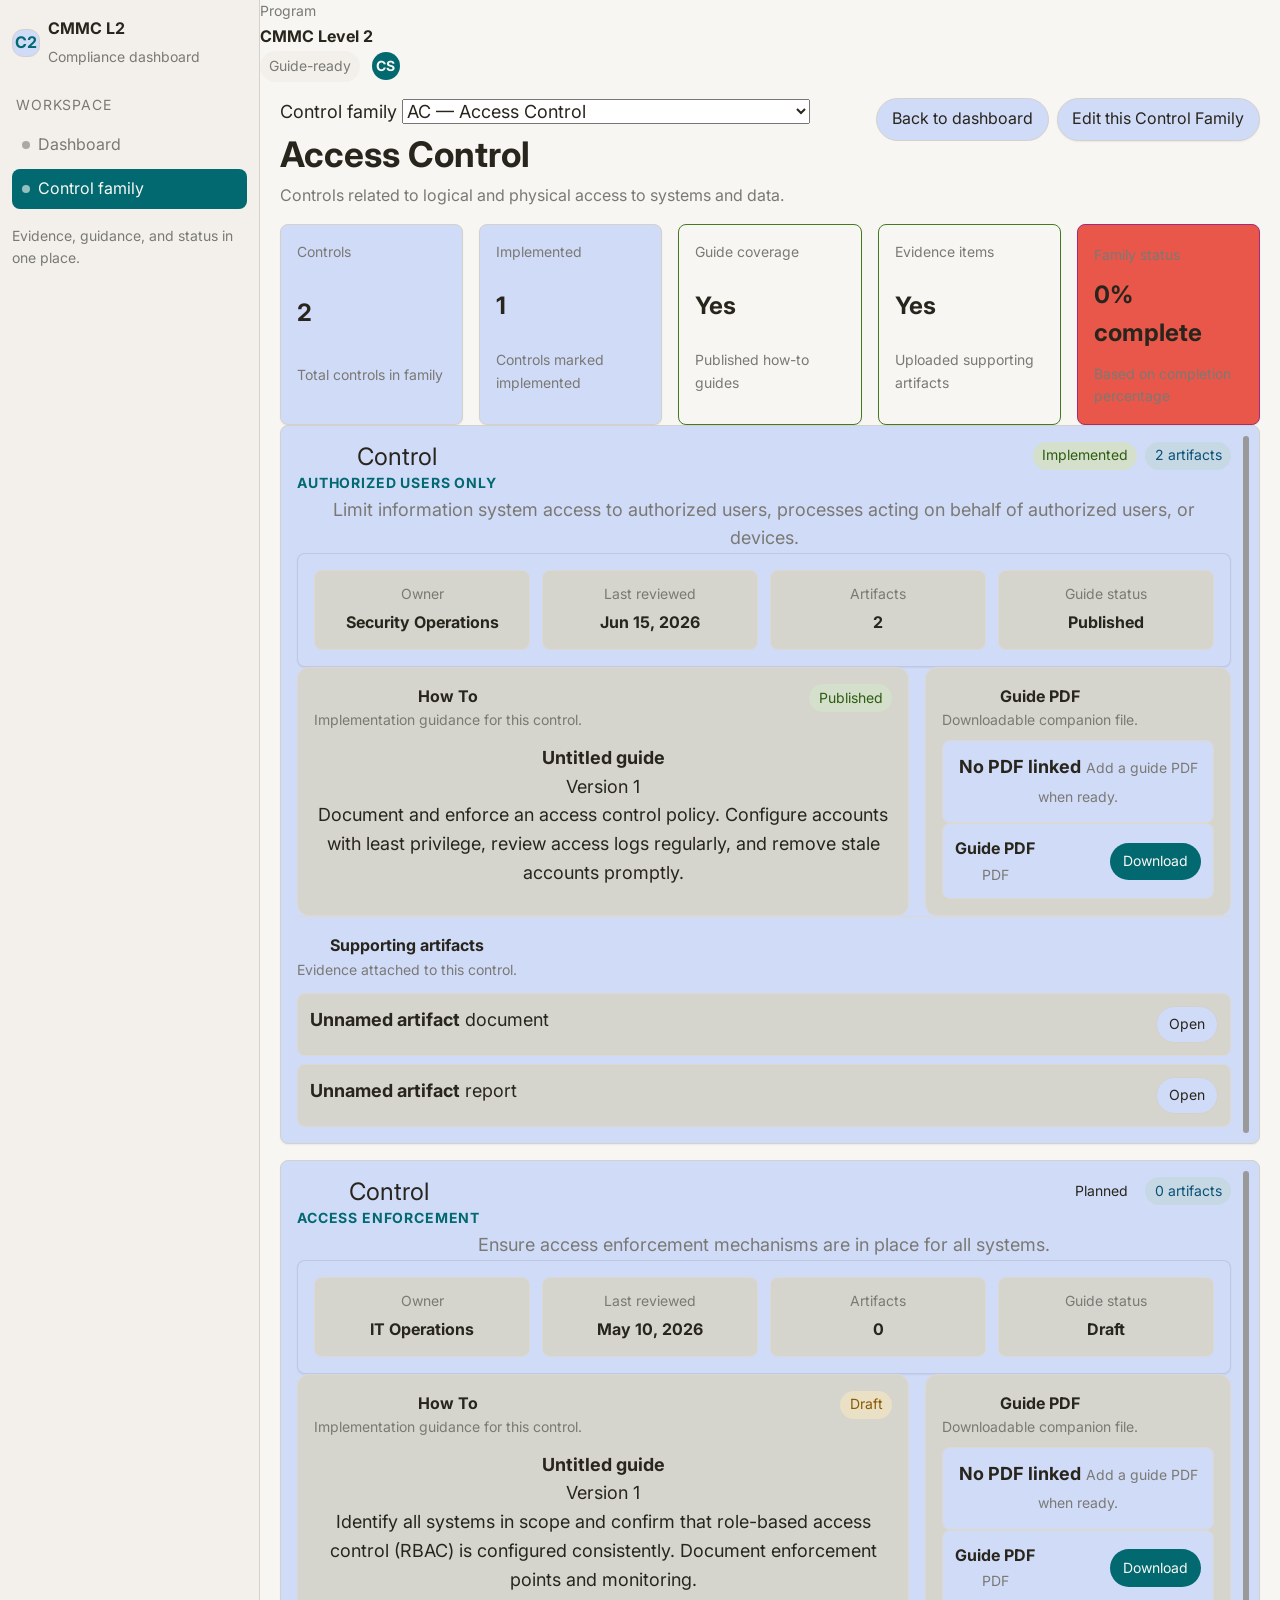
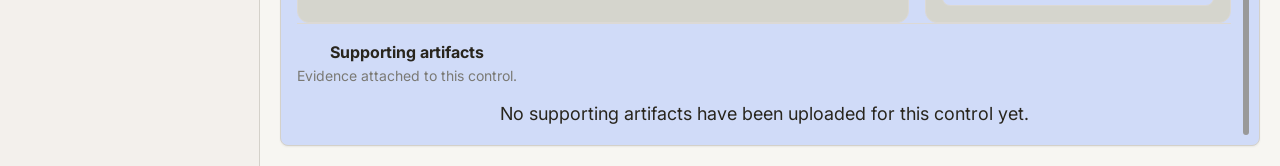
==== commit 6ec07a2a: "Add files via upload" ====
--- a/public/family.html
+++ b/public/family.html
@@ -86,10 +86,14 @@
       <span class="form-label">Status</span>
       <select id="editStatusSelect" name="status" required>
         <option value="">Choose a status</option>
-        <option value="not_started">Not Started</option>
-        <option value="in_progress">In Progress</option>
-        <option value="implemented">Implemented</option>
-        <option value="blocked">Blocked</option>
+        <option value="Not Started">Not Started</option>
+        <option value="In Progress">In Progress</option>
+        <option value="Partially Met">In Progress</option>
+        <option value="Implemented">Implemented</option>
+        <option value="Needs Evidence">Implemented</option>
+        <option value="Ready for Review">Implemented</option>
+        <option value="Blocked">Blocked</option>
+        <option value="At Risk">Implemented</option>
       </select>
     </label>
 
